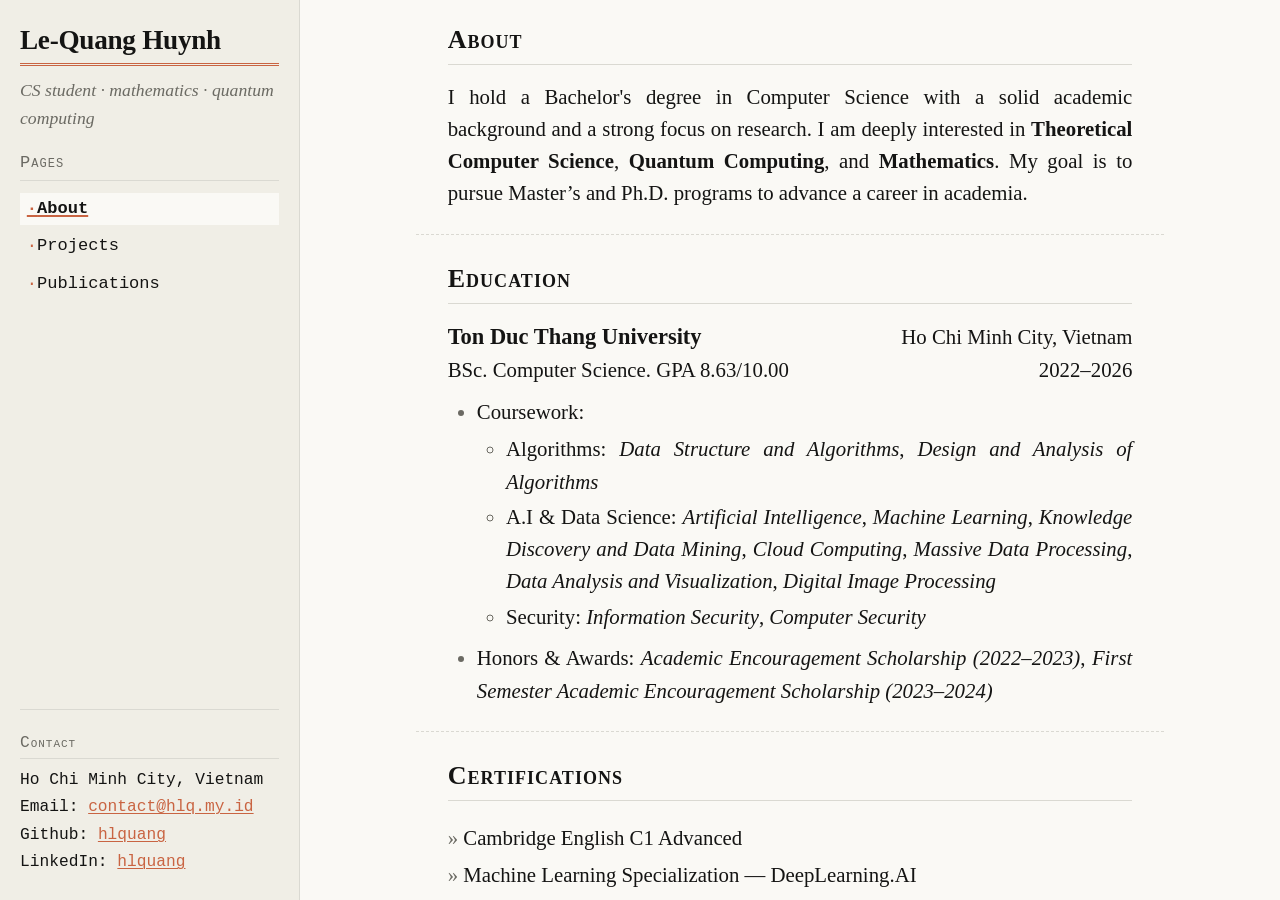
==== index.html @ 8d9589e9 "v1" ====
<!DOCTYPE html>
<html lang="en">
<head>
  <meta charset="utf-8">
  <meta name="viewport" content="width=device-width, initial-scale=1">
  <title>Le-Quang Huynh — Homepage</title>
  <meta name="description" content="Personal homepage of Le-Quang Huynh">
  <link rel="stylesheet" href="style.css">
  <link rel="icon" href="logo.png" type="image/png">
</head>
<body>
  <a class="skip" href="#main">Skip to content</a>

  <div class="shell">
    <aside class="sidebar">
      <header class="site-head">
        <h1>Le-Quang Huynh</h1>
        <p class="tagline">CS student &middot; mathematics &middot; quantum computing</p>
      </header>

      <nav class="mono pages" aria-label="Pages">
        <p class="nav-label">Pages</p>
        <a href="index.html" aria-current="page">About</a>
        <a href="projects.html">Projects</a>
        <a href="publications.html">Publications</a>
      </nav>

      <div class="contact-block mono">
        <p class="nav-label">Contact</p>
        <p>
          Ho Chi Minh City, Vietnam<br>
          Email: <a href="mailto:contact@hlq.my.id">contact@hlq.my.id</a><br>
          Github: <a href="https://github.com/hlquang">hlquang</a><br>
          LinkedIn: <a href="https://linkedin.com/in/hlquang">hlquang</a>
        </p>
      </div>
    </aside>

    <main id="main" tabindex="-1">
      <section id="about" aria-labelledby="about-h">
        <h2 id="about-h">About</h2>
        <p>
          I hold a Bachelor's degree in Computer Science with a solid academic
          background and a strong focus on research. I am deeply interested in
          <strong>Theoretical Computer Science</strong>, <strong>Quantum Computing</strong>, 
          and <strong>Mathematics</strong>. My goal is to pursue Master’s and Ph.D. programs 
          to advance a career in academia.
        </p>
      </section>

      <hr>

      <section id="education" aria-labelledby="education-h">
        <h2 id="education-h">Education</h2>
        <div class="education-entry">
          <div class="edu-line">
            <strong>Ton Duc Thang University</strong>
            <span class="edu-meta">Ho Chi Minh City, Vietnam</span>
          </div>
          <div class="edu-line">
            <span>BSc. Computer Science. GPA 8.63/10.00</span>
            <span class="edu-meta">2022&ndash;2026</span>
          </div>
          <ul>
            <li>
              Coursework:
              <ul>
                <li>Algorithms: <i>Data Structure and Algorithms</i>, <i>Design and Analysis of Algorithms</i></li>
                <li>A.I & Data Science: <i>Artificial Intelligence</i>, <i>Machine Learning</i>, <i>Knowledge Discovery and Data Mining</i>, <i>Cloud Computing</i>, <i>Massive Data Processing</i>, <i>Data Analysis and Visualization</i>, <i>Digital Image Processing</i></li>
                <li>Security: <i>Information Security</i>, <i>Computer Security</i></li>
              </ul>
            </li>
            <li>
              Honors &amp; Awards: <i>Academic Encouragement Scholarship
              (2022&ndash;2023)</i>, <i>First Semester Academic Encouragement
              Scholarship (2023&ndash;2024)</i>
            </li>
          </ul>
        </div>
      </section>

      <hr>

      <section id="certifications" aria-labelledby="certifications-h">
        <h2 id="certifications-h">Certifications</h2>
        <ul class="plain">
          <li>Cambridge English C1 Advanced</li>
          <li>Machine Learning Specialization &mdash; DeepLearning.AI</li>
          <li>SEA Quantathon (QC4SG 2026) Finalists</li>
        </ul>
      </section>

      <hr>

      <section id="skills" aria-labelledby="skills-h">
        <h2 id="skills-h">Skills</h2>
        <ul class="plain">
          <li>Programming Languages: <i>Python</i>, <i>Java</i>, <i>C/C++</i></li>
          <li>Frameworks &amp; Libraries: <i>OpenCV</i>, <i>Qiskit</i>, <i>PennyLane</i>, <i>TensorFlow</i>, <i>PyTorch</i></li>
        </ul>
      </section>
    </main>
  </div>
</body>
</html>
---- style.css ----
/* Retro academic CV — hand-written, no frameworks. Claude-inspired light theme. */

:root {
  --bg: #faf9f5;
  --panel: #f0eee6;
  --text: #141413;
  --muted: #6b6a63;
  --rule: #dad9d2;
  --accent: #c96442;
  --accent-hover: #a94f32;
}

* {
  box-sizing: border-box;
}

html,
body {
  height: 100%;
}

html {
  scroll-behavior: smooth;
}

@media (prefers-reduced-motion: reduce) {
  html {
    scroll-behavior: auto;
  }
}

body {
  margin: 0;
  overflow: hidden;
  background: var(--bg);
  color: var(--text);
  font-family: Georgia, "Times New Roman", "Noto Serif", serif;
  font-size: clamp(1.08rem, 1rem + 0.45vw, 1.3rem);
  line-height: 1.55;
}

::selection {
  background: var(--accent);
  color: var(--bg);
}

.mono,
nav,
.contact-block,
dt {
  font-family: ui-monospace, Menlo, Consolas, "Courier New", monospace;
}

/* Shell layout: fixed sidebar + scrolling main pane */

.shell {
  display: grid;
  grid-template-columns: minmax(260px, 300px) 1fr;
  height: 100dvh;
}

.sidebar {
  display: flex;
  flex-direction: column;
  background: var(--panel);
  border-right: 1px solid var(--rule);
  padding: 1.5rem 1.25rem;
  overflow-y: auto;
}

.site-head h1 {
  font-size: clamp(1.3rem, 1.15rem + 0.7vw, 1.7rem);
  line-height: 1.2;
  letter-spacing: -0.01em;
  margin: 0 0 0.4em;
  border-bottom: 3px double var(--accent);
  padding-bottom: 0.25em;
}

.site-head h1 a {
  color: inherit;
  text-decoration: none;
}

.tagline {
  font-style: italic;
  color: var(--muted);
  font-size: 0.85em;
  margin: 0 0 1em;
}

nav {
  display: flex;
  flex-direction: column;
  gap: 0.35em;
  font-size: 0.82em;
}

.nav-label {
  font-variant: small-caps;
  letter-spacing: 0.06em;
  color: var(--muted);
  border-bottom: 1px solid var(--rule);
  padding-bottom: 0.2em;
  margin: 0 0 0.4em;
}

nav.pages {
  margin-bottom: 1.5em;
}

nav a[aria-current="page"] {
  font-weight: bold;
  background: var(--bg);
  text-decoration: underline;
  text-decoration-color: var(--accent);
  text-decoration-thickness: 2px;
  text-underline-offset: 0.12em;
}

.contact-block {
  font-size: 0.78em;
  margin-top: auto;
  padding-top: 1.25em;
  border-top: 1px solid var(--rule);
}

.contact-block p:not(.nav-label) {
  margin: 0;
  line-height: 1.7;
}

main {
  overflow-y: auto;
  outline: none;
  scroll-behavior: smooth;
}

.content-col,
main > * {
  max-width: 72ch;
  margin-inline: auto;
}

#top {
  position: absolute;
}

/* Sidebar nav links — retro bracket style */

nav a {
  text-decoration: none;
  color: var(--text);
  padding: 0.15em 0.4em;
}

nav a::before {
  content: "\00b7 ";
  color: var(--accent);
}

nav a:hover,
nav a:focus-visible {
  background: var(--bg);
  text-decoration: underline;
  text-decoration-color: var(--accent);
  text-underline-offset: 0.12em;
}

/* Sections & rules */

main section {
  margin-block: 1.25rem;
  padding-inline: clamp(1rem, 3vw, 2rem);
}

main hr {
  width: min(72ch, calc(100% - 2 * clamp(1rem, 3vw, 2rem)));
}

hr {
  border: 0;
  border-top: 1px dashed var(--rule);
  margin: 1.5rem auto;
}

h2 {
  font-size: 1.25em;
  font-variant: small-caps;
  letter-spacing: 0.04em;
  border-bottom: 1px solid var(--rule);
  padding-bottom: 0.15em;
  margin: 0 0 0.6em;
}

h3 {
  font-size: 1em;
  margin: 1.2em 0 0.3em;
}

p,
li,
dd {
  margin-block: 0.45em;
}

/* Justified body text with auto hyphenation (main pane only) */

main p,
main li,
main dd {
  text-align: justify;
  -webkit-hyphens: auto;
  hyphens: auto;
}

ul,
ol {
  padding-left: 1.4em;
}

li::marker {
  color: var(--muted);
}

small {
  color: var(--muted);
}

/* Links — classic, always underlined, terracotta accent */

a {
  color: var(--accent);
  text-decoration: underline;
  text-decoration-thickness: 1px;
  text-underline-offset: 0.12em;
}

a:visited {
  color: var(--accent-hover);
}

a:hover,
a:focus-visible {
  color: var(--accent-hover);
  text-decoration-thickness: 2px;
}

:focus-visible {
  outline: 2px solid var(--accent);
  outline-offset: 2px;
}

/* Education — Harvard CV template layout */

.education-entry {
  margin-bottom: 1.25rem;
}

.edu-line {
  display: flex;
  justify-content: space-between;
  align-items: baseline;
  gap: 0 1rem;
}

.edu-line strong {
  font-size: 1.08em;
}

.edu-meta {
  text-align: right;
  white-space: nowrap;
}

.education-entry ul {
  margin-top: 0.3em;
}

.education-entry ul ul {
  margin-top: 0.25em;
}

.education-entry ul ul li {
  margin-block: 0.15em;
}

/* Definition list (experience) */

dl {
  margin: 0.5em 0;
}

dt {
  font-weight: bold;
  margin-top: 0.9em;
  font-size: 0.92em;
}

dd {
  margin: 0.15em 0 0;
  padding-left: 1.1em;
  border-left: 3px solid var(--accent);
}

.project-points {
  margin: 0.25em 0 0;
}

/* Compact lists (skills) */

.plain {
  list-style: none;
  padding-left: 0;
}

.plain li {
  margin-block: 0.25em;
}

.plain li::before {
  content: "\00bb  ";
  color: var(--muted);
}

/* Skip link */

.skip {
  position: absolute;
  left: -999px;
  top: 0;
  z-index: 10;
  background: var(--panel);
  color: var(--accent);
  padding: 0.5em 1em;
}

.skip:focus {
  left: 0.5rem;
  top: 0.5rem;
}

/* Mobile fallback: sticky top bar, normal document flow */

@media (max-width: 768px) {
  body {
    overflow: auto;
  }

  .shell {
    display: block;
    height: auto;
    min-height: 100dvh;
  }

  .sidebar {
    position: sticky;
    top: 0;
    z-index: 5;
    flex-direction: row;
    flex-wrap: wrap;
    align-items: baseline;
    gap: 0.25rem 1rem;
    padding: 0.75rem 1rem;
    border-right: 0;
    border-bottom: 1px solid var(--rule);
    overflow-y: visible;
  }

  .site-head h1 {
    font-size: 1.05rem;
    border-bottom: 0;
    padding-bottom: 0;
    margin: 0;
  }

  .tagline,
  .contact-block,
  .nav-label {
    display: none;
  }

  nav {
    flex-direction: row;
    flex-wrap: wrap;
    gap: 0 0.75em;
    font-size: 0.8em;
  }

  nav.pages {
    margin-bottom: 0;
  }
}

/* Print */

@media print {
  body {
    overflow: visible;
    height: auto;
    font-size: 11pt;
  }

  .shell {
    display: block;
    height: auto;
  }

  .sidebar,
  .skip {
    display: none;
  }

  main {
    overflow: visible;
  }

  main section {
    padding-inline: 0;
    max-width: none;
  }

  a {
    color: #000;
  }

  a[href^="http"]::after {
    content: " (" attr(href) ")";
    font-size: 0.85em;
    word-break: break-all;
  }
}
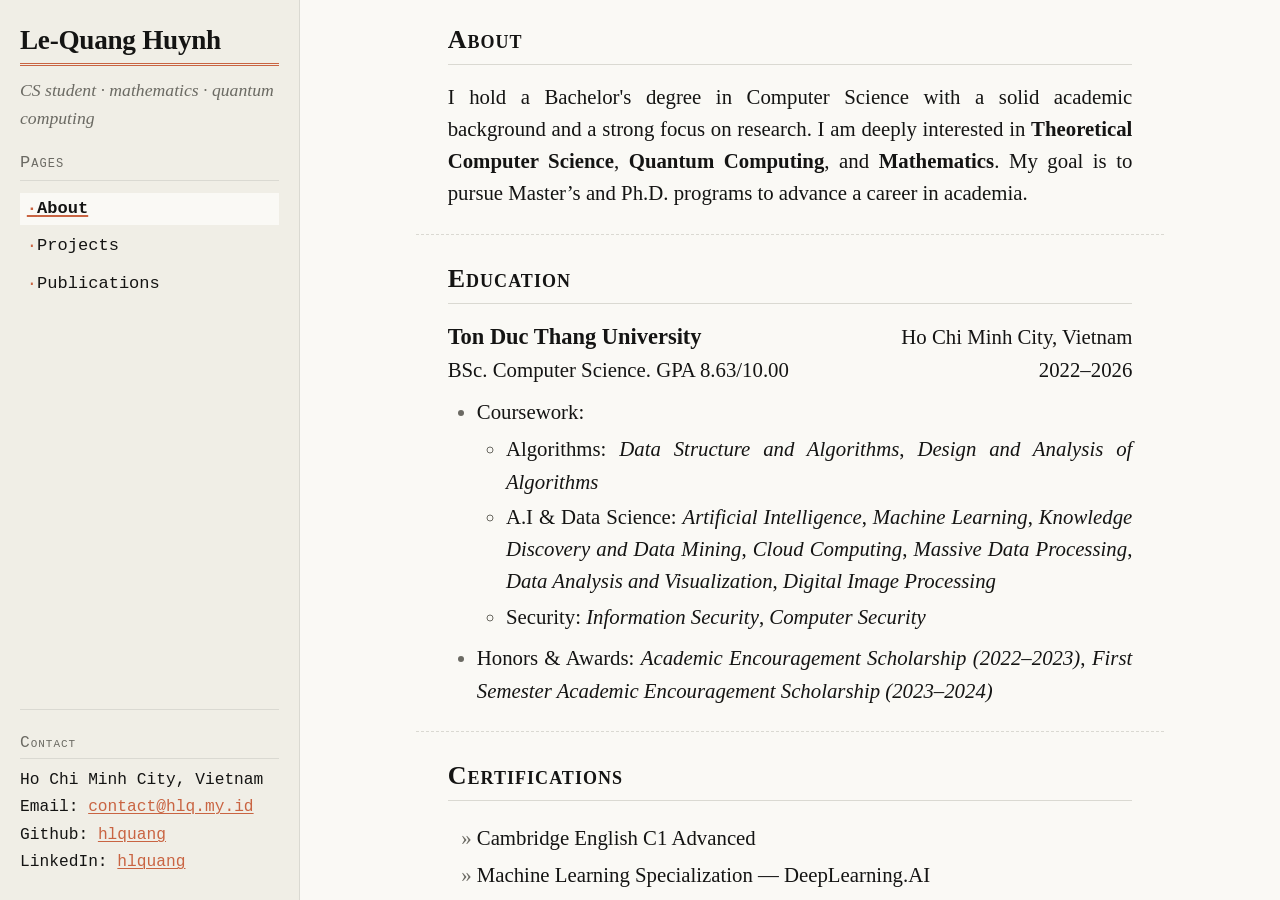
==== commit 956e9fb3: "v1.2" ====
--- a/index.html
+++ b/index.html
@@ -5,6 +5,18 @@
   <meta name="viewport" content="width=device-width, initial-scale=1">
   <title>Le-Quang Huynh — Homepage</title>
   <meta name="description" content="Personal homepage of Le-Quang Huynh">
+  <meta property="og:type" content="website">
+  <meta property="og:site_name" content="Le-Quang Huynh">
+  <meta property="og:title" content="Le-Quang Huynh — Homepage">
+  <meta property="og:description" content="Personal homepage of Le-Quang Huynh">
+  <meta property="og:url" content="https://hlq.my.id/">
+  <meta property="og:image" content="https://hlq.my.id/logo.png">
+  <meta property="og:image:width" content="576">
+  <meta property="og:image:height" content="576">
+  <meta name="twitter:card" content="summary">
+  <meta name="twitter:title" content="Le-Quang Huynh — Homepage">
+  <meta name="twitter:description" content="Personal homepage of Le-Quang Huynh">
+  <meta name="twitter:image" content="https://hlq.my.id/logo.png">
   <link rel="stylesheet" href="style.css">
   <link rel="icon" href="logo.png" type="image/png">
 </head>
--- a/style.css
+++ b/style.css
@@ -311,16 +311,13 @@
 
 .plain {
   list-style: none;
-  padding-left: 0;
+  padding-left: 1.4em;
 }
 
 .plain li {
+  list-style-type: "\00bb  ";
+  list-style-position: outside;
   margin-block: 0.25em;
-}
-
-.plain li::before {
-  content: "\00bb  ";
-  color: var(--muted);
 }
 
 /* Skip link */
